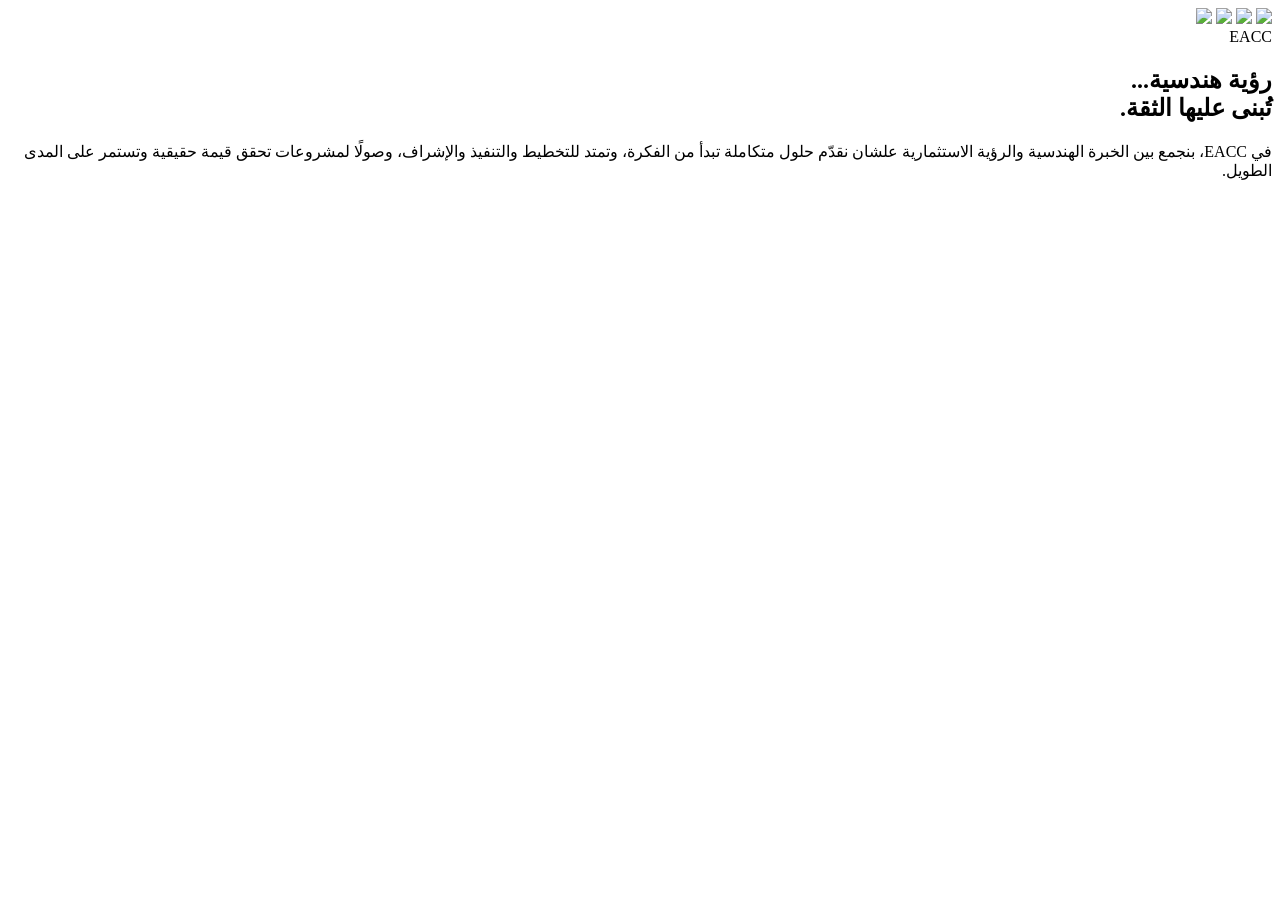
==== about.html @ 3edeec82 "Add files via upload" ====
<!DOCTYPE html>
<html lang="ar" dir="rtl">

<head>

    <meta charset="UTF-8">

    <meta name="viewport" content="width=device-width, initial-scale=1.0">

    <title>EACC | من نحن</title>

    <link rel="stylesheet" href="css/style.css">

</head>

<body>

    <section class="about-hero">

        <div class="about-slider">

            <img src="assets/about/about1.png" class="active">
            <img src="assets/about/about2.png">
            <img src="assets/about/about3.png">
            <img src="assets/about/about4.png">

        </div>

        <div class="about-overlay"></div>

   </section>

   
<section class="about-intro">

    <div class="about-intro-container">

        <span class="about-label">EACC</span>

        <h2>
            رؤية هندسية...<br>
            تُبنى عليها الثقة.
        </h2>

        <p>
            في EACC، بنجمع بين الخبرة الهندسية والرؤية الاستثمارية
            علشان نقدّم حلول متكاملة تبدأ من الفكرة، وتمتد للتخطيط
            والتنفيذ والإشراف، وصولًا لمشروعات تحقق قيمة حقيقية
            وتستمر على المدى الطويل.
        </p>

    </div>

</section>
    <script src="js/script.js"></script>

</body>

</html>
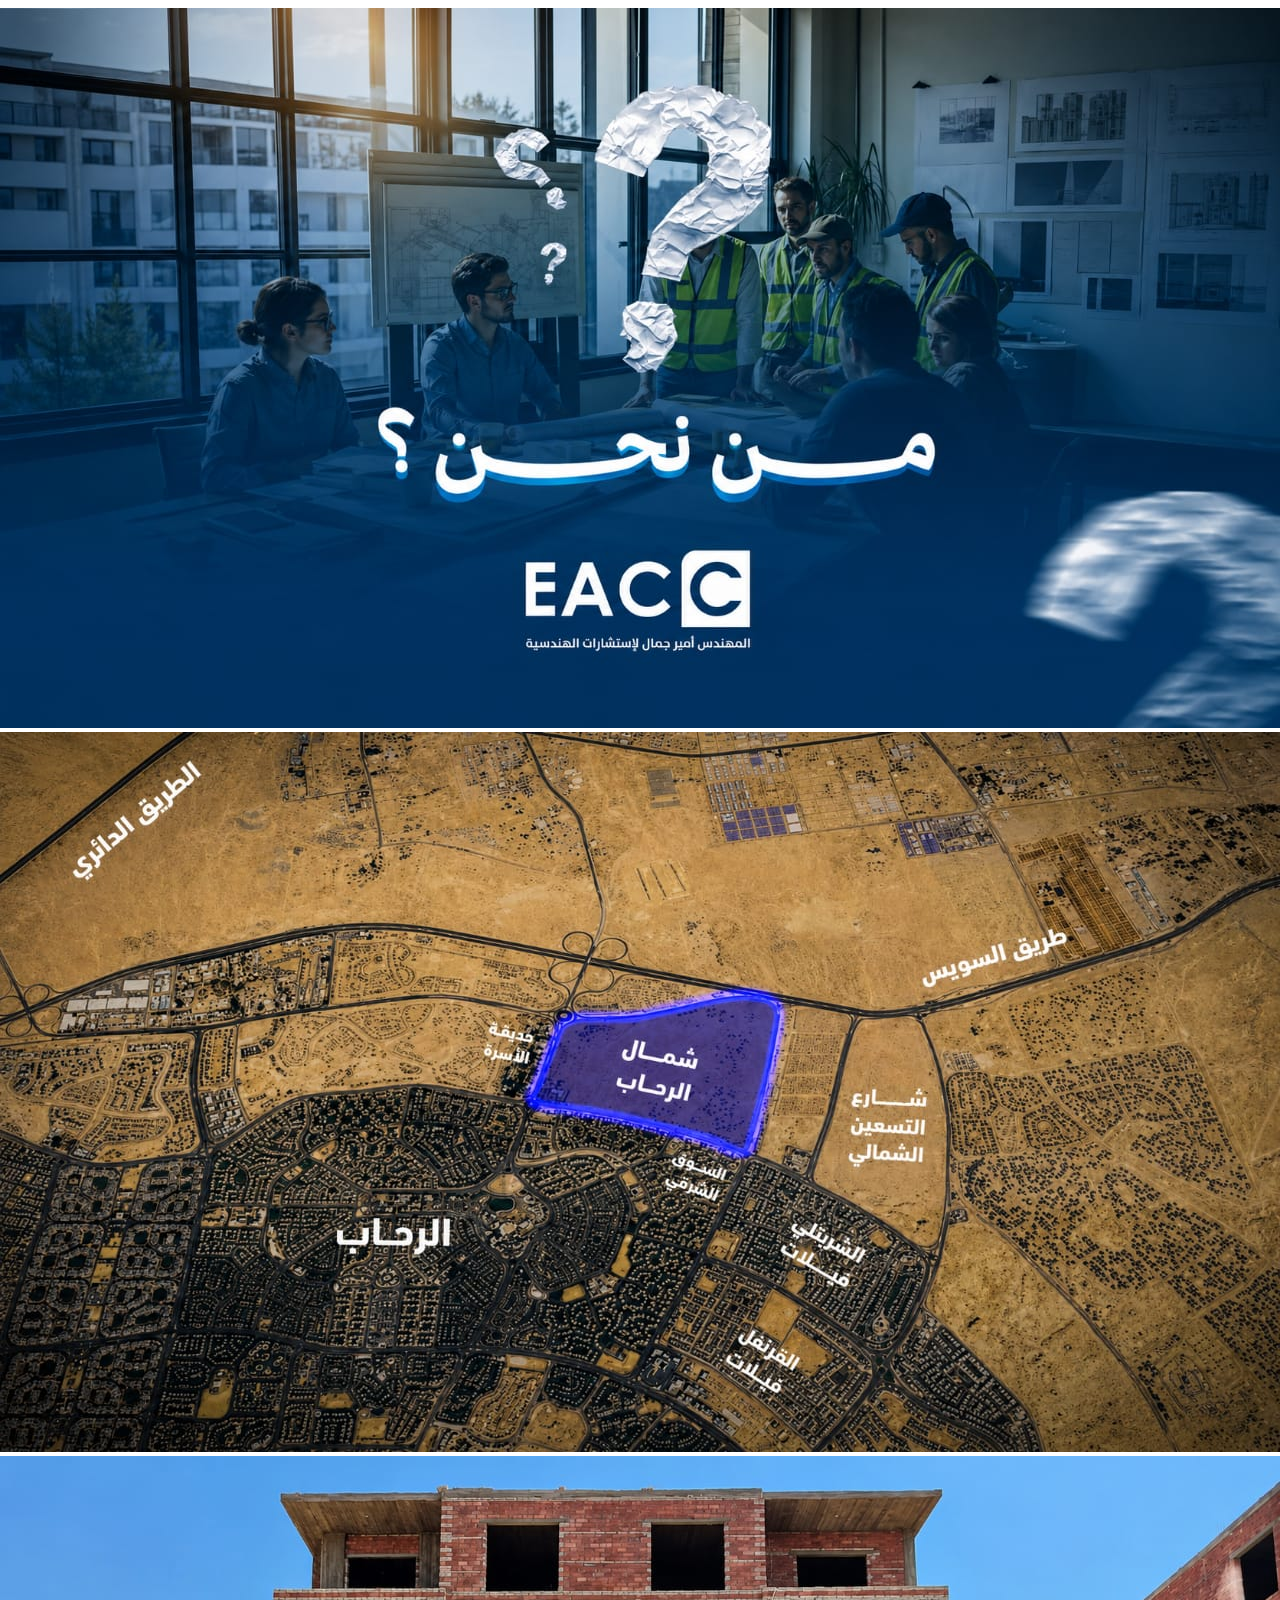
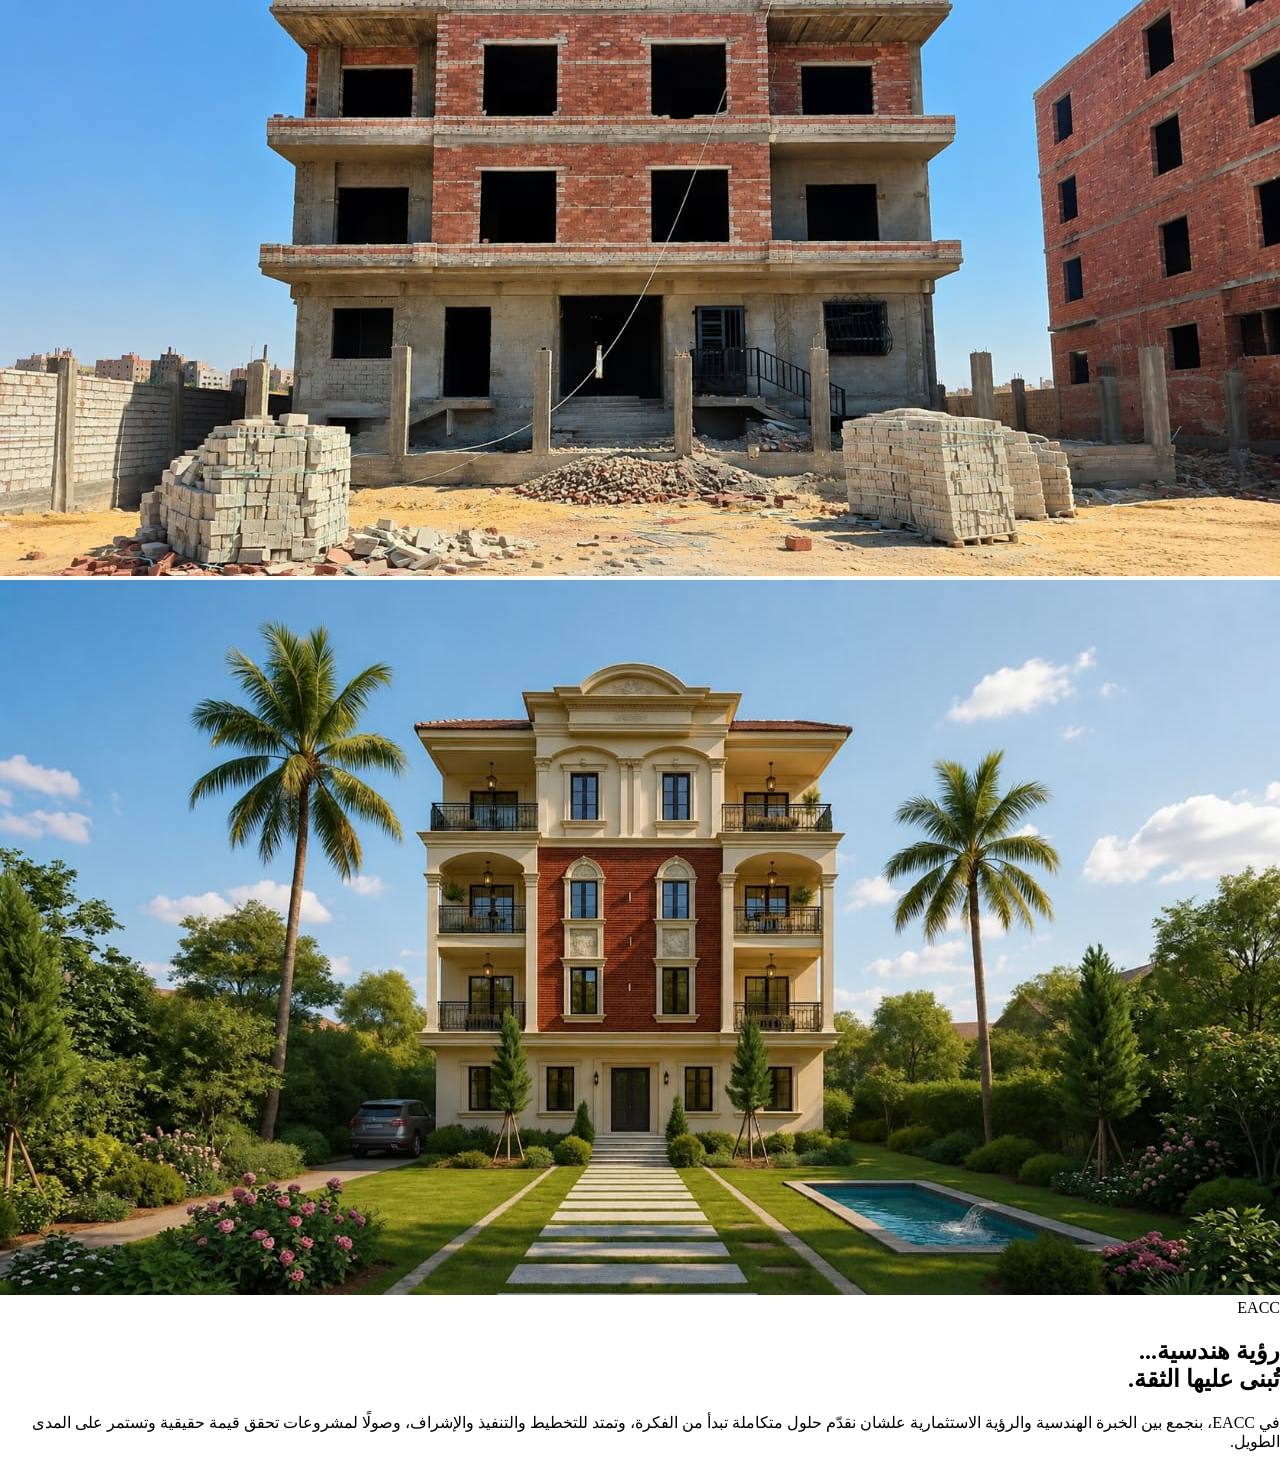
==== commit 3025a1f1: "Update about.html" ====
--- a/about.html
+++ b/about.html
@@ -1,59 +1,38 @@
 <!DOCTYPE html>
 <html lang="ar" dir="rtl">
-
 <head>
-
     <meta charset="UTF-8">
-
     <meta name="viewport" content="width=device-width, initial-scale=1.0">
-
     <title>EACC | من نحن</title>
-
-    <link rel="stylesheet" href="css/style.css">
-
+    <!-- تم تعديل مسار الـ CSS -->
+    <link rel="stylesheet" href="CSS/style.css">
 </head>
 
 <body>
 
     <section class="about-hero">
-
         <div class="about-slider">
-
-            <img src="assets/about/about1.png" class="active">
-            <img src="assets/about/about2.png">
-            <img src="assets/about/about3.png">
-            <img src="assets/about/about4.png">
-
+            <img src="about/about1.png" class="active">
+            <img src="about/about2.png">
+            <img src="about/about3.png">
+            <img src="about/about4.png">
         </div>
-
         <div class="about-overlay"></div>
-
    </section>
 
-   
 <section class="about-intro">
-
     <div class="about-intro-container">
-
         <span class="about-label">EACC</span>
-
-        <h2>
-            رؤية هندسية...<br>
-            تُبنى عليها الثقة.
-        </h2>
-
+        <h2>رؤية هندسية...<br>تُبنى عليها الثقة.</h2>
         <p>
             في EACC، بنجمع بين الخبرة الهندسية والرؤية الاستثمارية
             علشان نقدّم حلول متكاملة تبدأ من الفكرة، وتمتد للتخطيط
             والتنفيذ والإشراف، وصولًا لمشروعات تحقق قيمة حقيقية
             وتستمر على المدى الطويل.
         </p>
+    </div>
+</section>
 
-    </div>
-
-</section>
-    <script src="js/script.js"></script>
-
+<script src="script.js"></script>
 </body>
-
-</html>+</html>
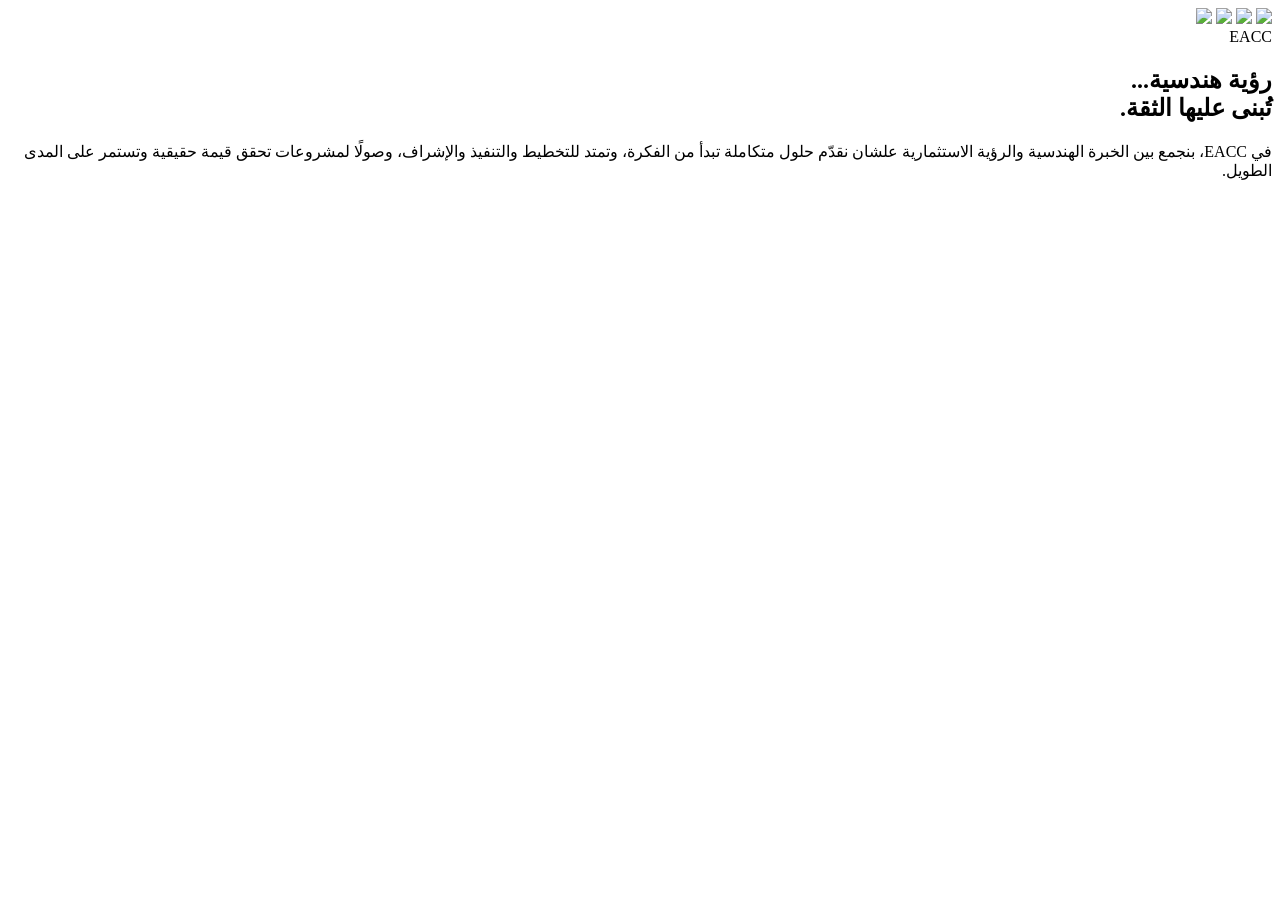
==== commit 4b409752: "Update about.html" ====
--- a/about.html
+++ b/about.html
@@ -1,38 +1,59 @@
 <!DOCTYPE html>
 <html lang="ar" dir="rtl">
+
 <head>
+
     <meta charset="UTF-8">
+
     <meta name="viewport" content="width=device-width, initial-scale=1.0">
+
     <title>EACC | من نحن</title>
-    <!-- تم تعديل مسار الـ CSS -->
-    <link rel="stylesheet" href="CSS/style.css">
+
+    <link rel="stylesheet" href="css/style.css">
+
 </head>
 
 <body>
 
     <section class="about-hero">
+
         <div class="about-slider">
-            <img src="about/about1.png" class="active">
-            <img src="about/about2.png">
-            <img src="about/about3.png">
-            <img src="about/about4.png">
+
+            <img src="assets/about/about1.png" class="active">
+            <img src="assets/about/about2.png">
+            <img src="assets/about/about3.png">
+            <img src="assets/about/about4.png">
+
         </div>
+
         <div class="about-overlay"></div>
+
    </section>
 
+   
 <section class="about-intro">
+
     <div class="about-intro-container">
+
         <span class="about-label">EACC</span>
-        <h2>رؤية هندسية...<br>تُبنى عليها الثقة.</h2>
+
+        <h2>
+            رؤية هندسية...<br>
+            تُبنى عليها الثقة.
+        </h2>
+
         <p>
             في EACC، بنجمع بين الخبرة الهندسية والرؤية الاستثمارية
             علشان نقدّم حلول متكاملة تبدأ من الفكرة، وتمتد للتخطيط
             والتنفيذ والإشراف، وصولًا لمشروعات تحقق قيمة حقيقية
             وتستمر على المدى الطويل.
         </p>
+
     </div>
+
 </section>
+    <script src="js/script.js"></script>
 
-<script src="script.js"></script>
 </body>
+
 </html>
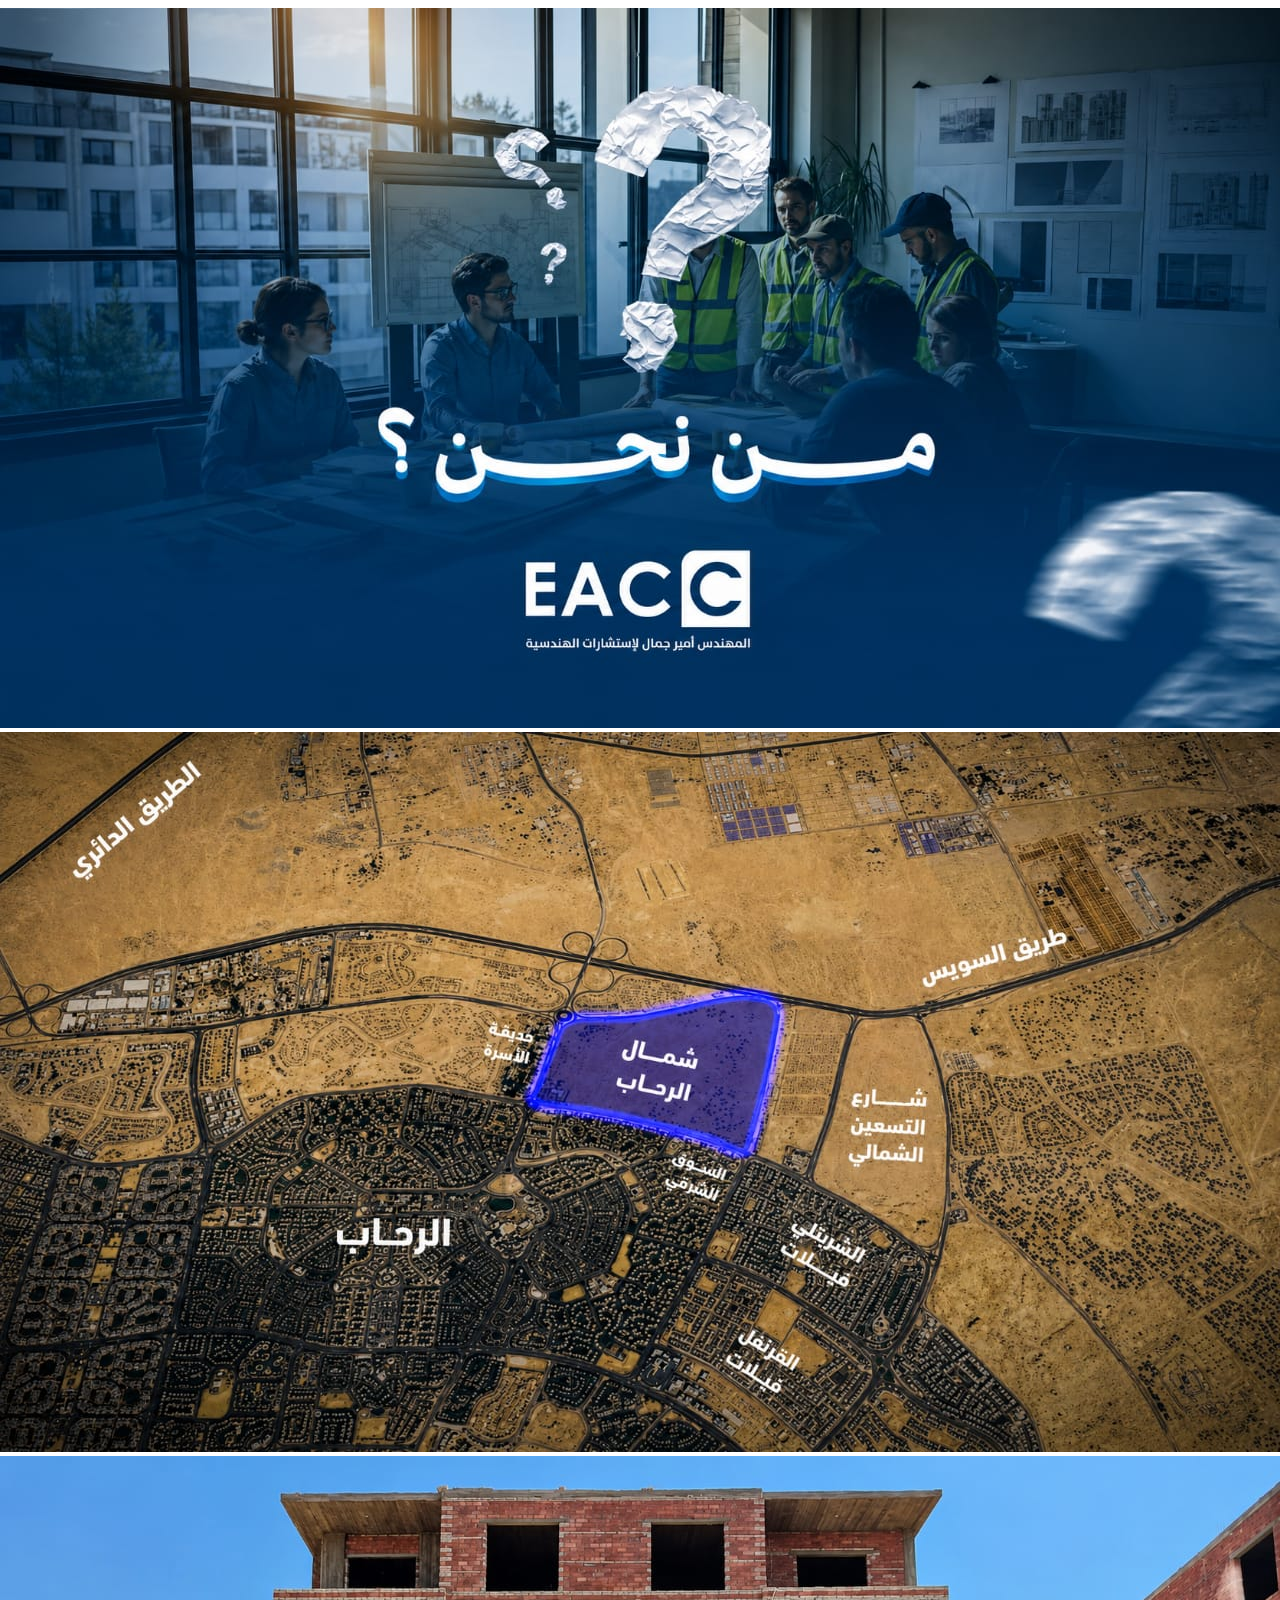
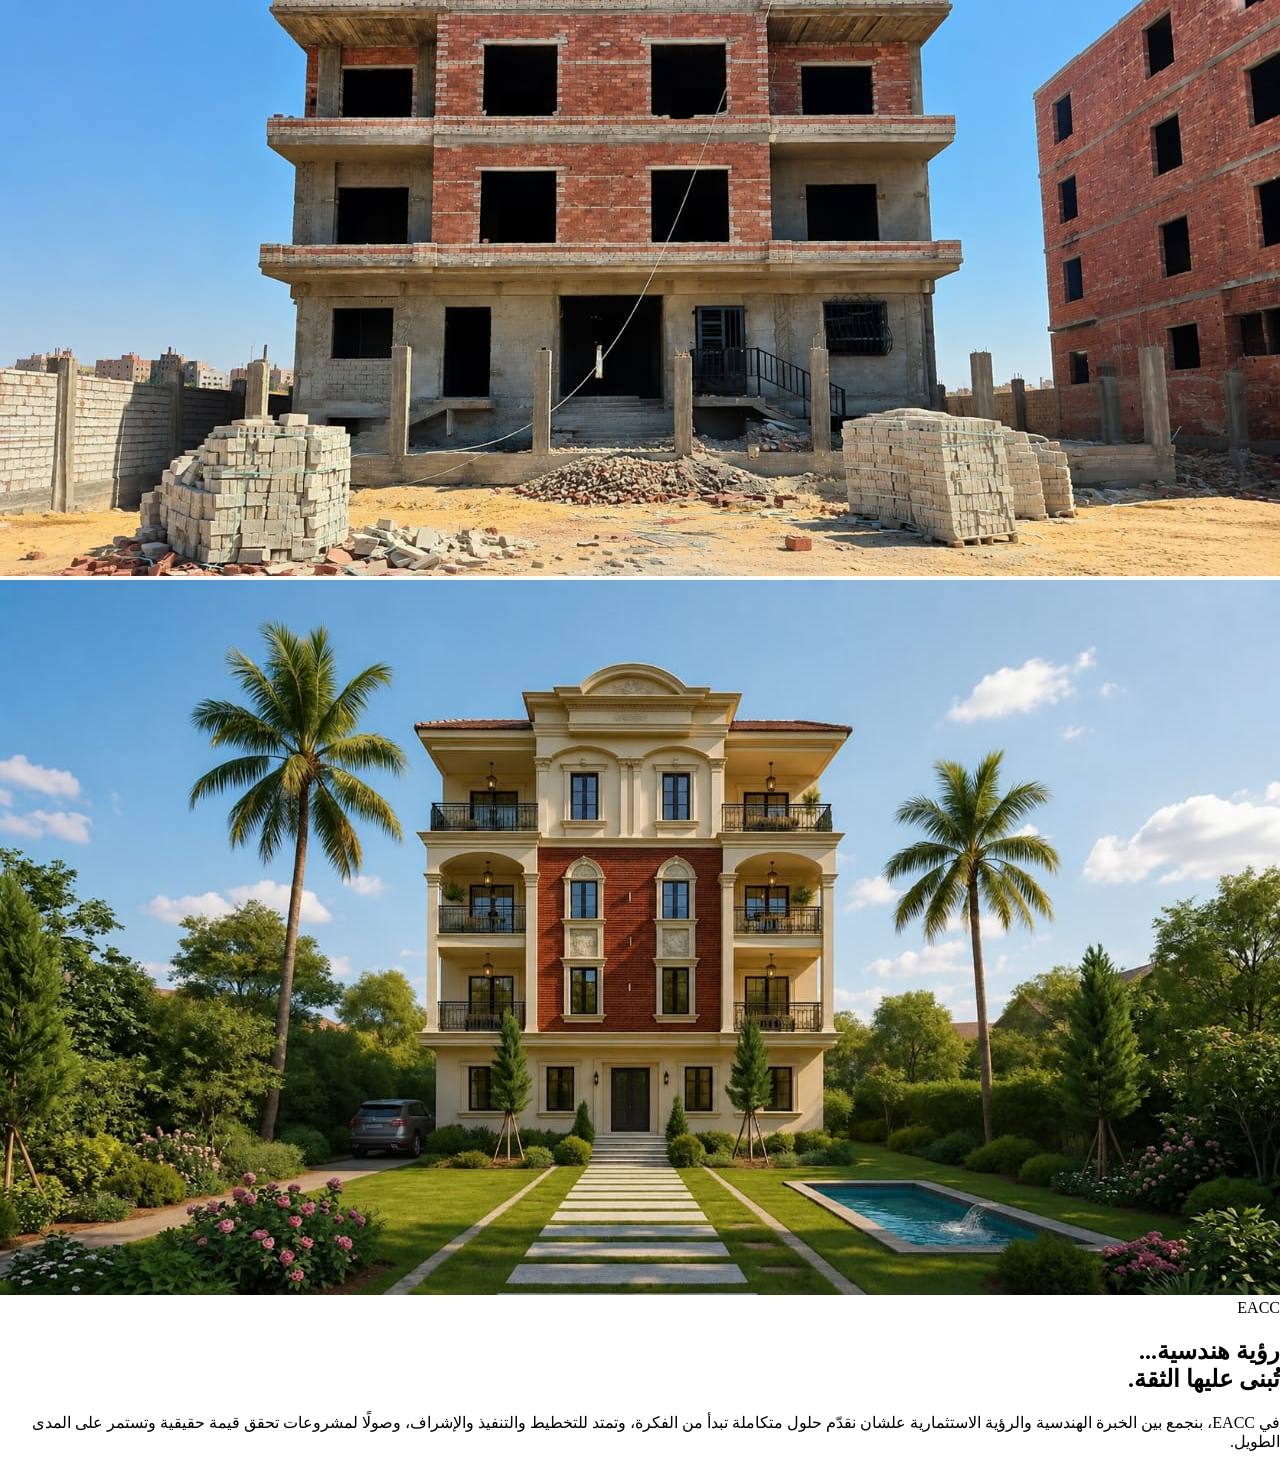
==== commit 08e181d5: "Update about.html" ====
--- a/about.html
+++ b/about.html
@@ -17,14 +17,14 @@
 
     <section class="about-hero">
 
-        <div class="about-slider">
+       <div class="about-slider">
 
-            <img src="assets/about/about1.png" class="active">
-            <img src="assets/about/about2.png">
-            <img src="assets/about/about3.png">
-            <img src="assets/about/about4.png">
+    <img src="about/about1.png" class="active">
+    <img src="about/about2.png">
+    <img src="about/about3.png">
+    <img src="about/about4.png">
 
-        </div>
+</div>
 
         <div class="about-overlay"></div>
 
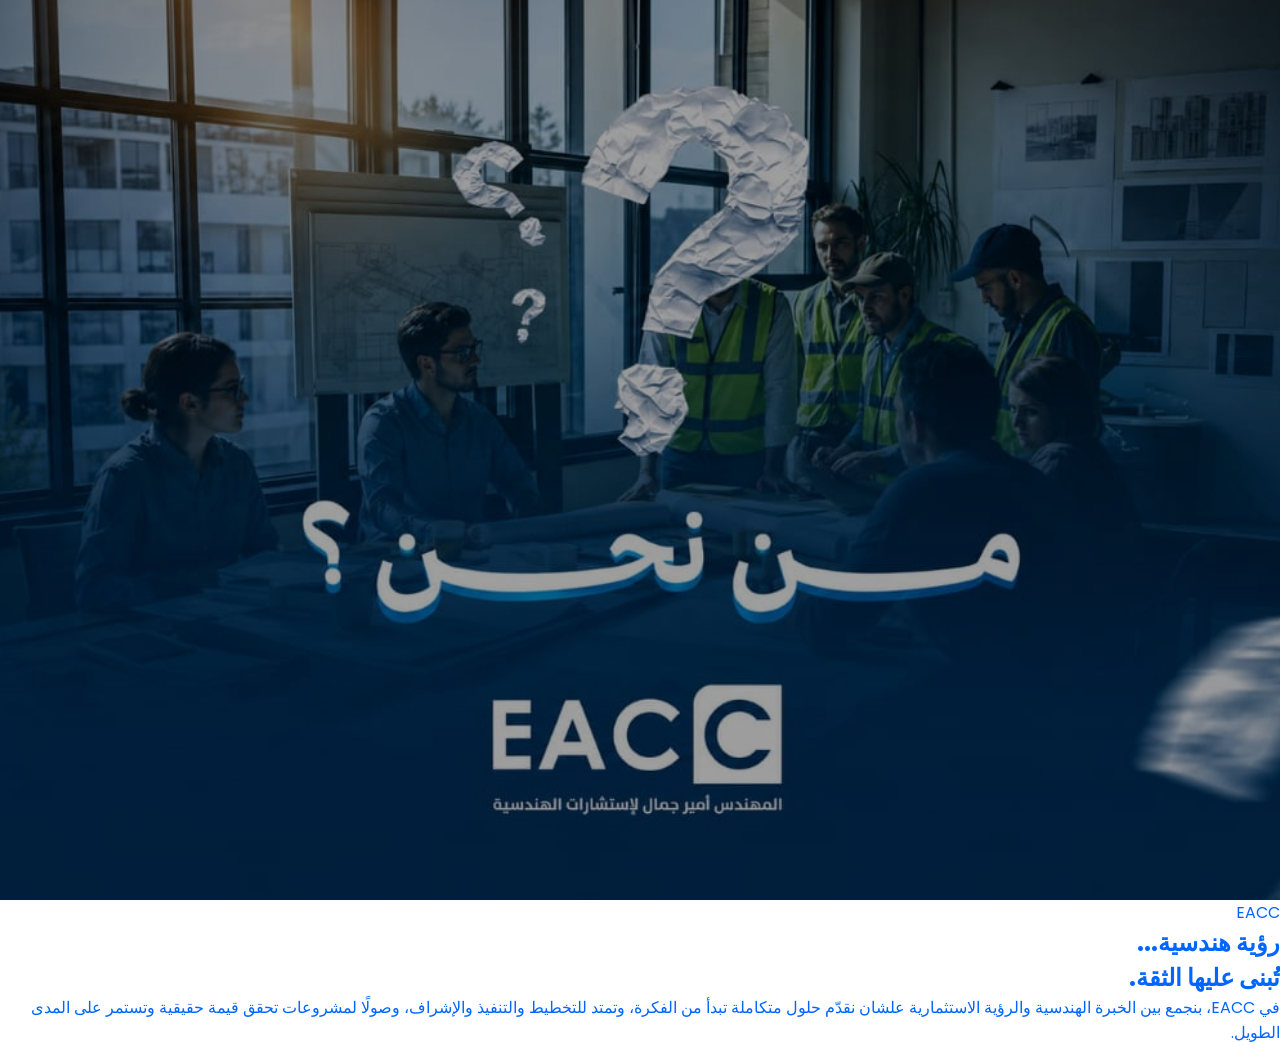
==== commit aa80d5f7: "Update about.html" ====
--- a/about.html
+++ b/about.html
@@ -9,7 +9,7 @@
 
     <title>EACC | من نحن</title>
 
-    <link rel="stylesheet" href="css/style.css">
+    <link rel="stylesheet" href="style.css">
 
 </head>
 
@@ -52,7 +52,7 @@
     </div>
 
 </section>
-    <script src="js/script.js"></script>
+    <script src="script.js"></script>
 
 </body>
 
--- a/style.css
+++ b/style.css
@@ -0,0 +1,621 @@
+/* ===================================
+   EACC WEBSITE - PREMIUM 2026
+   PART 1 : FOUNDATION + NAVBAR
+=================================== */
+
+@import url('https://fonts.googleapis.com/css2?family=Poppins:wght@300;400;500;600;700;800&display=swap');
+
+
+*{
+    margin:0;
+    padding:0;
+    box-sizing:border-box;
+}
+
+
+html{
+    scroll-behavior:smooth;
+}
+
+
+body{
+    font-family:'Poppins',sans-serif;
+    background:#ffffff;
+    color:#0066FF;
+    overflow-x:hidden;
+}
+
+
+:root{
+    --blue:#0066FF;
+    --dark-blue:#0B3D91;
+    --white:#ffffff;
+    --shadow:0 15px 40px rgba(0,102,255,.15);
+}
+
+
+
+/* =========================
+        INTRO
+========================= */
+
+/* =========================
+        INTRO
+========================= */
+
+.intro{
+    position:fixed;
+    top:0;
+    left:0;
+    width:100%;
+    height:100vh;
+
+    background:#ffffff;
+
+    display:flex;
+    flex-direction:column;
+    justify-content:center;
+    align-items:center;
+
+    z-index:99999;
+
+    transition:opacity .8s ease;
+}
+
+.intro-logo{
+
+    width:300px;
+
+    opacity:0;
+
+    animation:logoZoom 1.8s ease forwards;
+
+}
+.intro-text{
+
+    margin-top:35px;
+
+    text-align:center;
+
+}
+.intro-title{
+
+    font-size:42px;
+    font-weight:700;
+    color:#0B3D91;
+    letter-spacing:1px;
+
+    opacity:0;
+    transform:scale(.8);
+
+    transition:all .6s ease;
+
+}
+
+.intro-subtitle{
+
+    margin-top:10px;
+
+    font-size:22px;
+    font-weight:400;
+    color:#0066FF;
+    letter-spacing:3px;
+
+    opacity:0;
+    transform:scale(.8);
+
+    transition:all .6s ease;
+
+}
+
+
+/* =========================
+        NAVBAR
+========================= */
+
+
+.navbar{
+
+    position:fixed;
+
+    top:0;
+    left:0;
+
+    width:100%;
+    height:85px;
+
+
+    background:#0066FF;
+
+
+    display:flex;
+    align-items:center;
+    justify-content:space-between;
+
+
+    padding:0 70px;
+
+
+    z-index:1000;
+
+
+    box-shadow:0 8px 25px rgba(0,0,0,.15);
+
+}
+
+
+
+/* LOGO */
+
+.logo{
+
+    color:white;
+
+    font-size:30px;
+
+    font-weight:800;
+
+    letter-spacing:3px;
+
+    cursor:pointer;
+
+    transition:.3s;
+
+}
+
+
+.logo:hover{
+
+    transform:scale(1.05);
+
+}
+
+
+
+/* MENU */
+
+
+nav{
+
+    display:flex;
+
+    align-items:center;
+
+    gap:18px;
+
+}
+
+
+
+nav a{
+
+    color:white;
+
+    text-decoration:none;
+
+
+    font-size:16px;
+
+    font-weight:600;
+
+
+    padding:14px 22px;
+
+
+    border-radius:12px;
+
+
+    transition:.3s;
+
+}
+
+
+
+nav a:hover{
+
+    background:rgba(255,255,255,.18);
+
+}
+
+
+
+
+/* CONTACT BUTTON */
+
+
+.contact-btn{
+
+    background:white;
+
+    color:#0066FF;
+
+
+    text-decoration:none;
+
+
+    padding:14px 30px;
+
+
+    border-radius:50px;
+
+
+    font-weight:700;
+
+
+    transition:.3s;
+
+}
+
+
+
+.contact-btn:hover{
+
+    transform:translateY(-4px);
+
+    box-shadow:0 10px 25px rgba(255,255,255,.3);
+
+}
+
+
+
+/* =========================
+       ANIMATION
+========================= */
+
+
+@keyframes introHide{
+
+    to{
+
+        opacity:0;
+
+        visibility:hidden;
+
+    }
+
+}
+
+
+@keyframes logoZoom{
+
+    0%{
+        transform:scale(.2);
+        opacity:0;
+    }
+
+    60%{
+        transform:scale(1.08);
+        opacity:1;
+    }
+
+    100%{
+        transform:scale(1);
+        opacity:1;
+    }
+
+}
+
+
+/* ===================================
+   PART 2 : HERO SECTION
+=================================== */
+
+
+.hero{
+
+    height:100vh;
+
+    position:relative;
+
+    background:
+    linear-gradient(rgba(0,0,0,.30),rgba(0,0,0,.30)),
+    url("hero.png");
+
+    background-size:cover;
+    background-position:center;
+    background-repeat:no-repeat;
+
+    display:flex;
+    justify-content:center;
+    align-items:center;
+
+    text-align:center;
+
+    padding:100px 20px 0;
+
+}
+
+/* Glass Content */
+
+
+.hero-content{
+    position:absolute;
+    bottom:80px;
+    left:50%;
+    transform:translateX(-50%);
+}
+
+
+
+/* Main Title */
+
+/* Button */
+
+
+.hero-btn{
+    display:inline-block;
+    background:#0066FF;
+    color:#fff;
+    text-decoration:none;
+    padding:18px 40px;
+    border-radius:50px;
+    font-size:18px;
+    font-weight:700;
+    transition:.3s;
+}
+
+.hero-btn:hover{
+    transform:translateY(-5px);
+    box-shadow:0 15px 35px rgba(0,102,255,.4);
+}
+/* ===================================
+   PART 3 : RESPONSIVE + FINAL TOUCHES
+=================================== */
+
+
+/* TABLET */
+
+@media (max-width:580px){
+
+    .navbar{
+
+        padding:0 30px;
+
+    }
+
+
+    nav{
+
+        gap:5px;
+
+    }
+
+
+    nav a{
+
+        padding:12px 14px;
+
+        font-size:14px;
+
+    }
+
+
+
+    .hero-content h1{
+
+        font-size:50px;
+
+    }
+
+
+
+    .hero-content p{
+
+        font-size:18px;
+
+    }
+
+}
+
+
+
+
+/* MOBILE */
+
+@media(max-width:768px){
+
+
+    .navbar{
+
+        height:auto;
+
+        padding:20px;
+
+        flex-direction:column;
+
+        gap:15px;
+
+    }
+
+
+
+    .logo{
+
+        font-size:26px;
+
+    }
+
+
+
+    nav{
+
+        flex-wrap:wrap;
+
+        justify-content:center;
+
+        gap:5px;
+
+    }
+
+
+
+    nav a{
+
+        padding:10px 12px;
+
+        font-size:13px;
+
+    }
+
+
+
+    .contact-btn{
+
+        padding:12px 25px;
+
+    }
+
+
+
+    .hero{
+
+        padding-top:180px;
+
+    }
+
+
+
+    .hero-content{
+
+        padding:35px 25px;
+
+        width:90%;
+
+    }
+
+
+
+    .hero-content h1{
+
+        font-size:38px;
+
+    }
+
+
+
+    .hero-content p{
+
+        font-size:16px;
+
+        margin-bottom:25px;
+
+    }
+
+
+
+    button{
+
+        padding:15px 35px;
+
+        font-size:16px;
+
+    }
+}
+ /* =========================
+   ABOUT PAGE - HERO
+========================= */
+
+.about-hero{
+    position:relative;
+    width:100%;
+    height:100vh;
+    overflow:hidden;
+    background:#000;
+}
+
+.about-slider{
+    position:absolute;
+    inset:0;
+    width:100%;
+    height:100%;
+}
+
+.about-slider img{
+    position:absolute;
+    inset:0;
+
+    width:100%;
+    height:100%;
+
+    object-fit:cover;
+    object-position:center;
+
+    opacity:0;
+}
+
+.about-slider img.active{
+    opacity:1;
+}
+
+.about-overlay{
+    position:absolute;
+    inset:0;
+
+    background:rgba(0,0,0,.38);
+
+    z-index:2;
+}
+
+.about-content{
+    position:absolute;
+
+    top:50%;
+    left:50%;
+
+    transform:translate(-50%,-50%);
+
+    z-index:3;
+
+    text-align:center;
+    color:#fff;
+
+    width:90%;
+}
+
+.about-content span{
+    display:block;
+
+    font-size:16px;
+    font-weight:500;
+
+    letter-spacing:4px;
+
+    margin-bottom:18px;
+}
+
+.about-content h1{
+    font-size:64px;
+    font-weight:700;
+
+    margin-bottom:15px;
+}
+
+.about-content p{
+    font-size:25px;
+    font-weight:400;
+
+    letter-spacing:1px;
+}
+.about-slider img{
+    position:absolute;
+    inset:0;
+
+    width:100%;
+    height:100%;
+
+    object-fit:cover;
+    object-position:center;
+
+    opacity:0;
+
+    transform:scale(1);
+
+    transition:
+        opacity 1s ease,
+        transform 3s ease;
+}
+
+.about-slider img.active{
+    opacity:1;
+    transform:scale(1.03);
+}
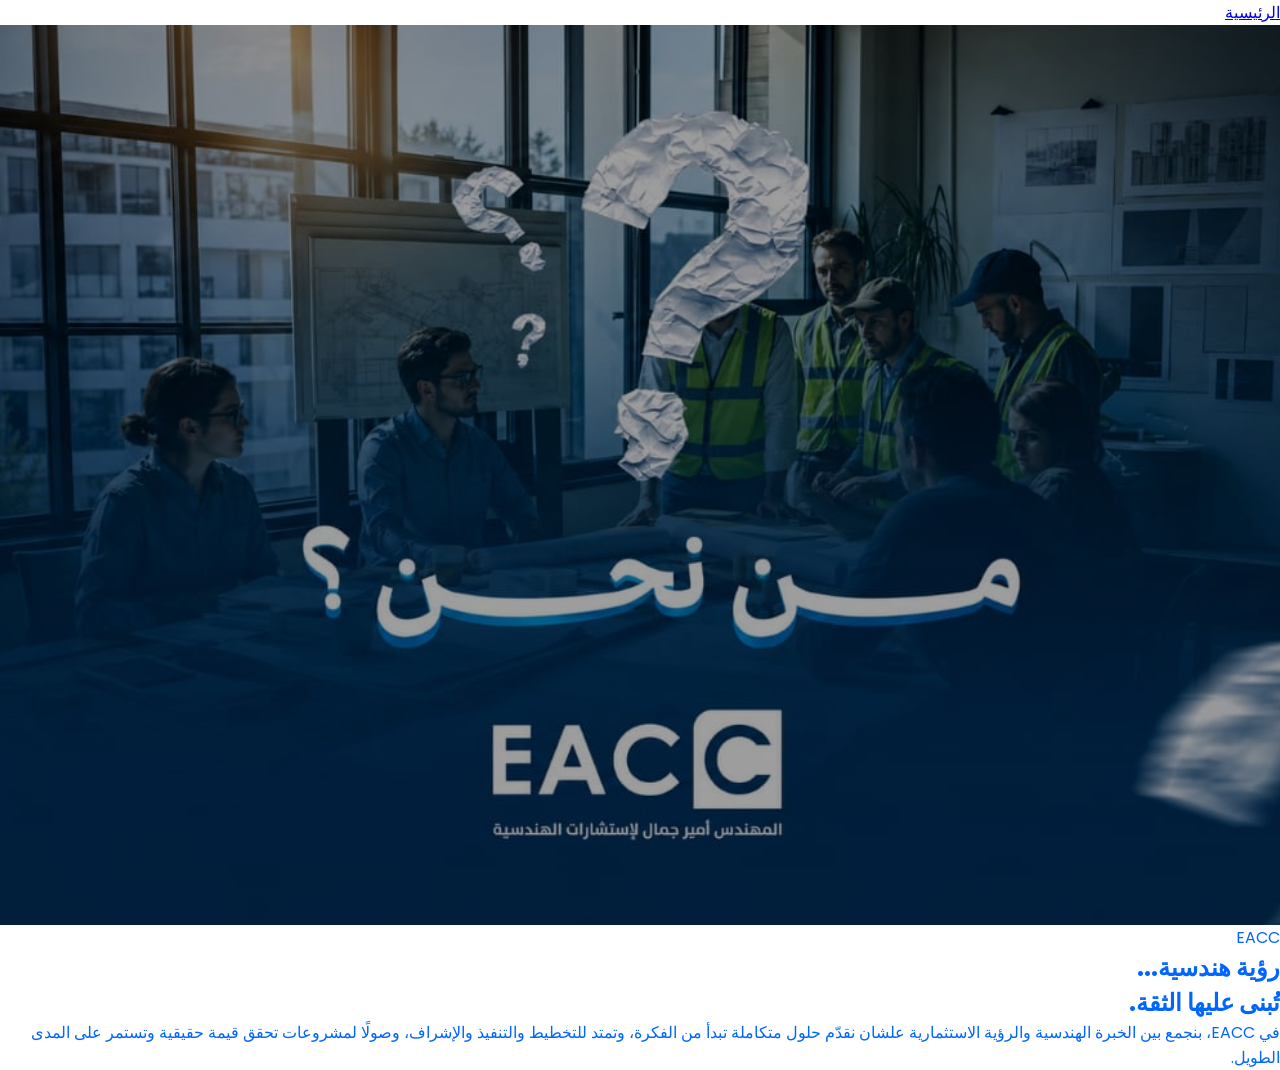
==== commit 2a2b6f7d: "Update about.html" ====
--- a/about.html
+++ b/about.html
@@ -15,8 +15,10 @@
 
 <body>
 
+    <a href="index.html" class="back-home">الرئيسية</a>
+
     <section class="about-hero">
-
+        
        <div class="about-slider">
 
     <img src="about/about1.png" class="active">
--- a/style.css
+++ b/style.css
@@ -511,7 +511,8 @@
 
     }
 }
- /* =========================
+
+/* =========================
    ABOUT PAGE - HERO
 ========================= */
 
@@ -528,6 +529,7 @@
     inset:0;
     width:100%;
     height:100%;
+    overflow:hidden;
 }
 
 .about-slider img{
@@ -541,10 +543,17 @@
     object-position:center;
 
     opacity:0;
+
+    transform:scale(1);
+
+    transition:
+        opacity 1s ease,
+        transform 3s ease;
 }
 
 .about-slider img.active{
     opacity:1;
+    transform:scale(1.03);
 }
 
 .about-overlay{
@@ -596,26 +605,3 @@
 
     letter-spacing:1px;
 }
-.about-slider img{
-    position:absolute;
-    inset:0;
-
-    width:100%;
-    height:100%;
-
-    object-fit:cover;
-    object-position:center;
-
-    opacity:0;
-
-    transform:scale(1);
-
-    transition:
-        opacity 1s ease,
-        transform 3s ease;
-}
-
-.about-slider img.active{
-    opacity:1;
-    transform:scale(1.03);
-}
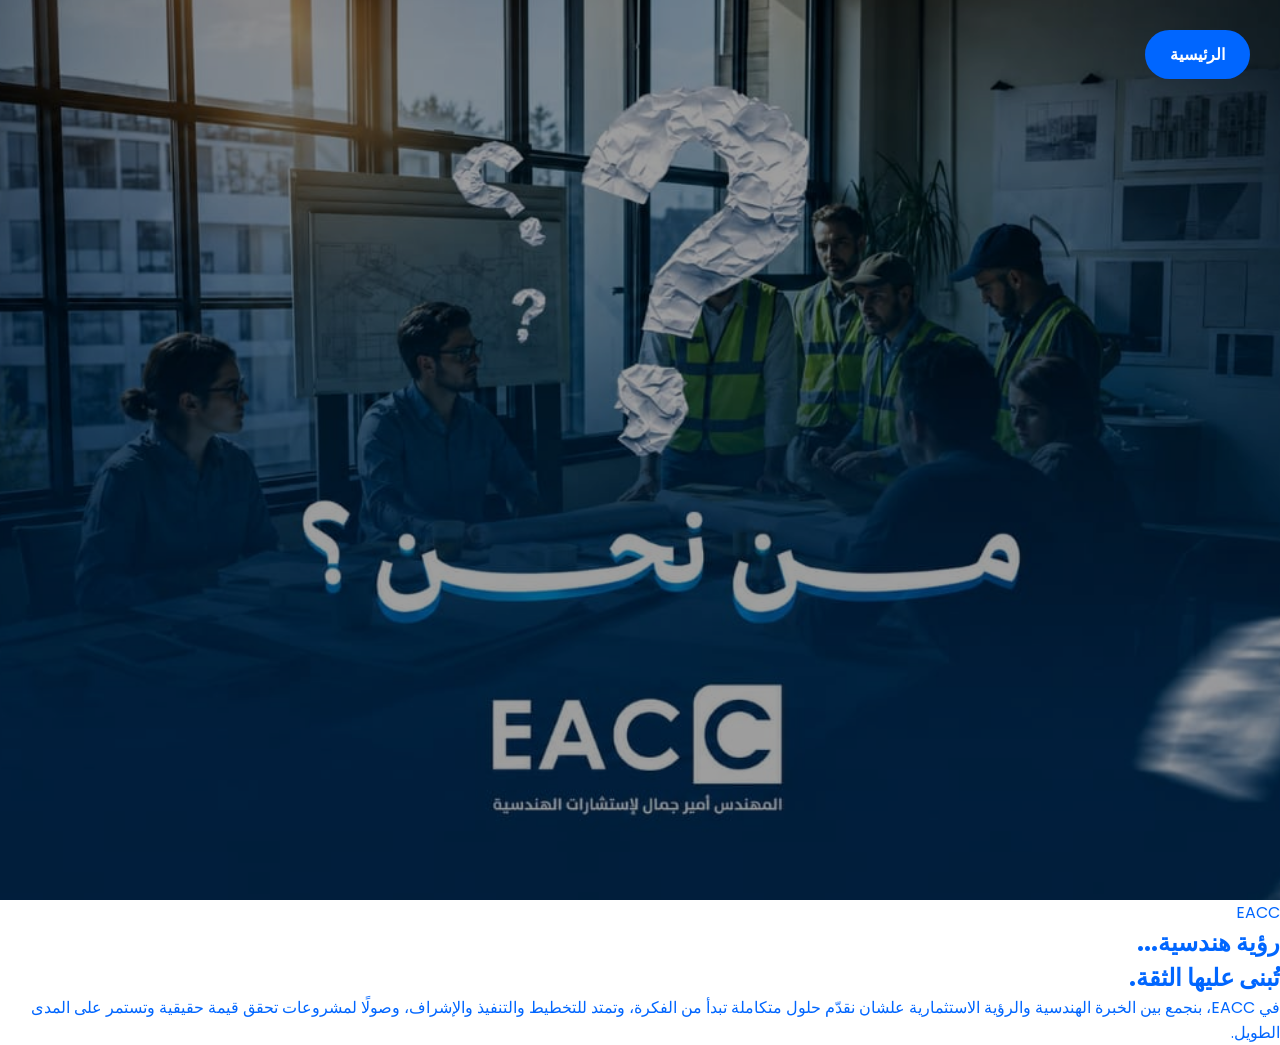
==== commit ec53806f: "Update about.html" ====
--- a/about.html
+++ b/about.html
@@ -15,7 +15,7 @@
 
 <body>
 
-    <a href="index.html" class="back-home">الرئيسية</a>
+    <a href="index.html" style="position:fixed; top:30px; right:30px; z-index:99999; background:#0066FF; color:white; text-decoration:none; padding:12px 25px; border-radius:30px; font-weight:600;">الرئيسية</a>
 
     <section class="about-hero">
         
--- a/style.css
+++ b/style.css
@@ -605,3 +605,26 @@
 
     letter-spacing:1px;
 }
+.back-home{
+    position:fixed;
+    top:30px;
+    right:30px;
+    z-index:9999;
+
+    background:#0066FF;
+    color:#fff;
+
+    text-decoration:none;
+
+    padding:12px 25px;
+    border-radius:30px;
+
+    font-weight:600;
+
+    transition:.3s;
+}
+
+.back-home:hover{
+    background:#0B3D91;
+    transform:translateY(-3px);
+}
